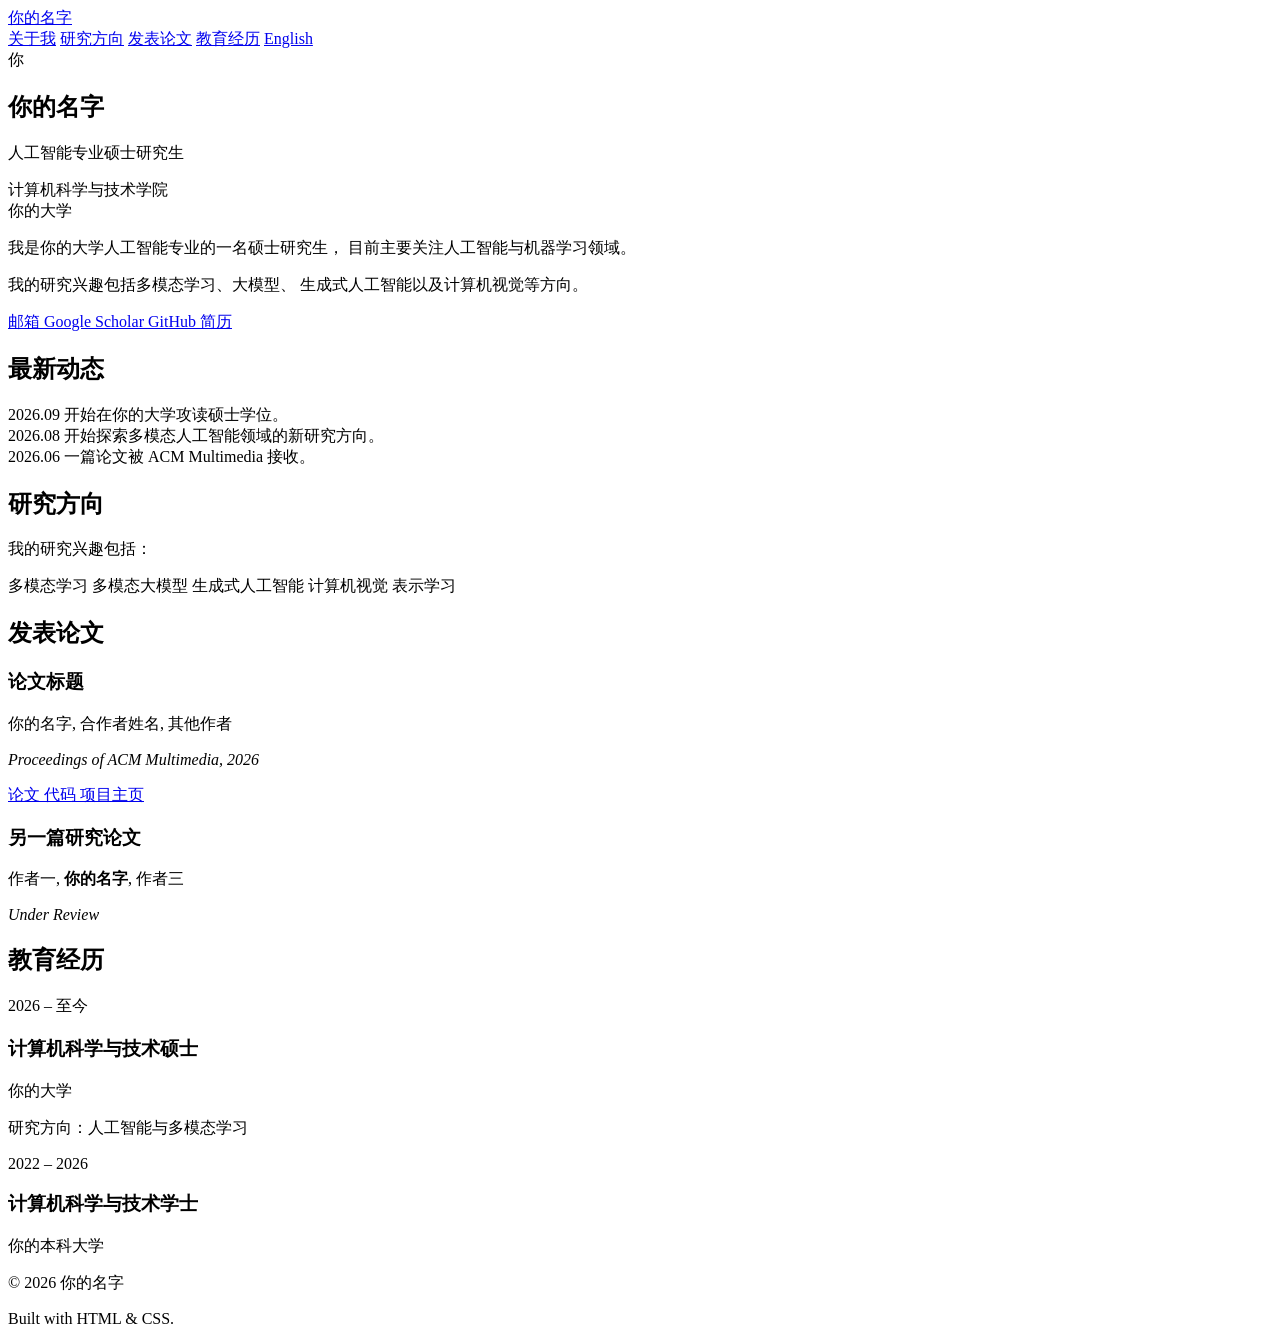
==== zh.html @ 0716b653 "Create zh.html" ====
<!DOCTYPE html>
<html lang="zh-CN">
<head>
    <meta charset="UTF-8">
    <meta name="viewport" content="width=device-width, initial-scale=1.0">

    <title>你的名字 | 个人主页</title>

    <meta name="description"
          content="你的名字的个人学术主页">

    <link rel="stylesheet" href="style.css">
</head>

<body>

<header class="topbar">
    <div class="container nav-container">

        <a href="zh.html" class="site-name">
            你的名字
        </a>

        <nav class="nav-links">

            <a href="#about">关于我</a>
            <a href="#research">研究方向</a>
            <a href="#publications">发表论文</a>
            <a href="#education">教育经历</a>

            <!-- 返回英文 -->
            <a href="index.html" class="language-switch">
                English
            </a>

        </nav>

    </div>
</header>


<main class="container">

    <!-- About -->
    <section id="about" class="hero">

        <div class="hero-left">

            <div class="avatar-wrapper">

                <img
                    src="assets/avatar.jpg"
                    alt="你的名字"
                    class="avatar"
                    onerror="this.style.display='none'; this.parentElement.classList.add('avatar-placeholder');"
                >

                <span class="avatar-fallback">
                    你
                </span>

            </div>

        </div>


        <div class="hero-right">

            <h1>你的名字</h1>

            <p class="subtitle">
                人工智能专业硕士研究生
            </p>

            <p class="affiliation">
                计算机科学与技术学院<br>
                你的大学
            </p>

            <p class="bio">
                我是你的大学人工智能专业的一名硕士研究生，
                目前主要关注人工智能与机器学习领域。
            </p>

            <p class="bio">
                我的研究兴趣包括多模态学习、大模型、
                生成式人工智能以及计算机视觉等方向。
            </p>

            <div class="social-links">

                <a href="mailto:your.email@example.com">
                    邮箱
                </a>

                <a href="https://scholar.google.com/"
                   target="_blank"
                   rel="noopener noreferrer">
                    Google Scholar
                </a>

                <a href="https://github.com/"
                   target="_blank"
                   rel="noopener noreferrer">
                    GitHub
                </a>

                <a href="assets/cv.pdf"
                   target="_blank">
                    简历
                </a>

            </div>

        </div>

    </section>


    <!-- News -->
    <section class="section">

        <h2>最新动态</h2>

        <div class="news-list">

            <div class="news-item">
                <span class="news-date">2026.09</span>
                <span>
                    开始在你的大学攻读硕士学位。
                </span>
            </div>

            <div class="news-item">
                <span class="news-date">2026.08</span>
                <span>
                    开始探索多模态人工智能领域的新研究方向。
                </span>
            </div>

            <div class="news-item">
                <span class="news-date">2026.06</span>
                <span>
                    一篇论文被 ACM Multimedia 接收。
                </span>
            </div>

        </div>

    </section>


    <!-- Research -->
    <section id="research" class="section">

        <h2>研究方向</h2>

        <p class="section-text">
            我的研究兴趣包括：
        </p>

        <div class="research-tags">

            <span>多模态学习</span>
            <span>多模态大模型</span>
            <span>生成式人工智能</span>
            <span>计算机视觉</span>
            <span>表示学习</span>

        </div>

    </section>


    <!-- Publications -->
    <section id="publications" class="section">

        <h2>发表论文</h2>

        <div class="publication">

            <h3>
                论文标题
            </h3>

            <p class="authors">
                你的名字, 合作者姓名, 其他作者
            </p>

            <p class="venue">
                <em>Proceedings of ACM Multimedia, 2026</em>
            </p>

            <div class="paper-links">

                <a href="#" target="_blank">
                    论文
                </a>

                <a href="#" target="_blank">
                    代码
                </a>

                <a href="#" target="_blank">
                    项目主页
                </a>

            </div>

        </div>


        <div class="publication">

            <h3>
                另一篇研究论文
            </h3>

            <p class="authors">
                作者一, <strong>你的名字</strong>, 作者三
            </p>

            <p class="venue">
                <em>Under Review</em>
            </p>

        </div>

    </section>


    <!-- Education -->
    <section id="education" class="section">

        <h2>教育经历</h2>

        <div class="timeline-item">

            <div class="timeline-date">
                2026 – 至今
            </div>

            <div class="timeline-content">

                <h3>
                    计算机科学与技术硕士
                </h3>

                <p>
                    你的大学
                </p>

                <p class="muted">
                    研究方向：人工智能与多模态学习
                </p>

            </div>

        </div>


        <div class="timeline-item">

            <div class="timeline-date">
                2022 – 2026
            </div>

            <div class="timeline-content">

                <h3>
                    计算机科学与技术学士
                </h3>

                <p>
                    你的本科大学
                </p>

            </div>

        </div>

    </section>


    <footer>

        <p>
            © 2026 你的名字
        </p>

        <p class="footer-note">
            Built with HTML & CSS.
        </p>

    </footer>

</main>

</body>
</html>
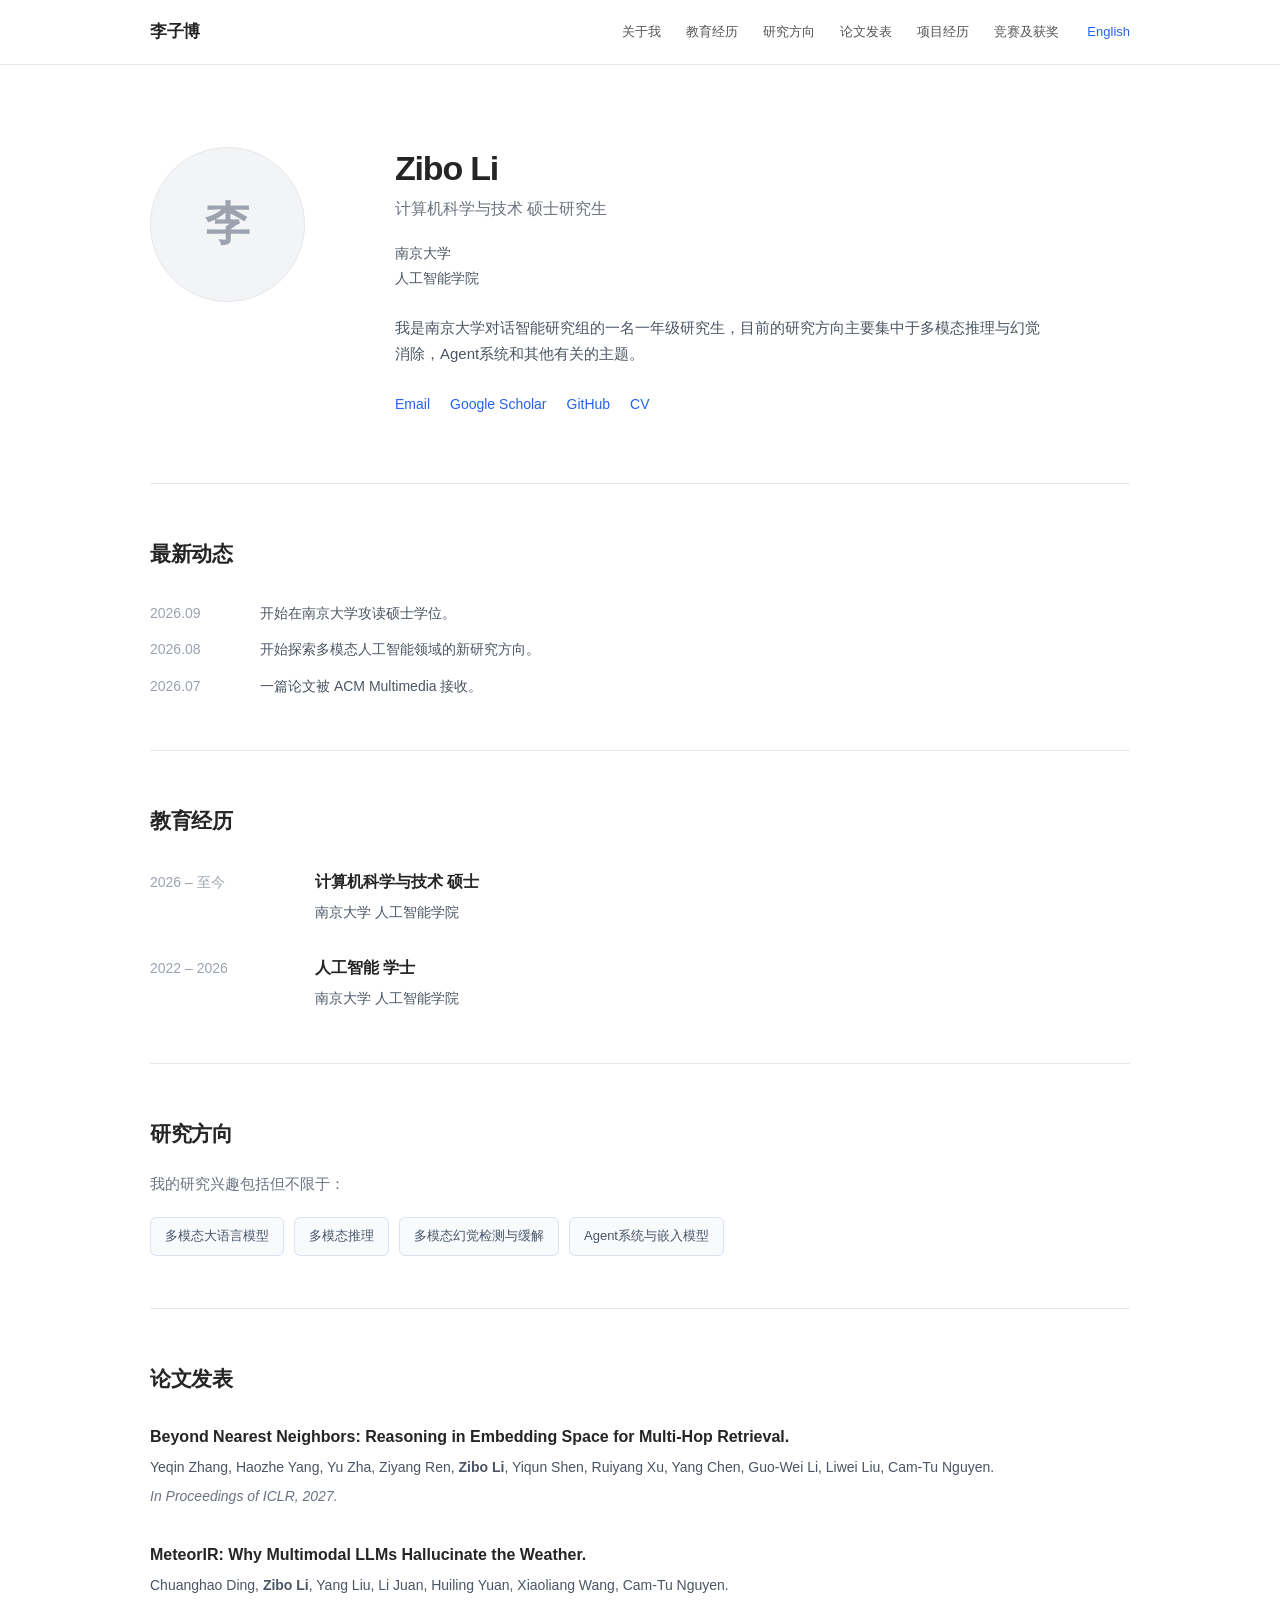
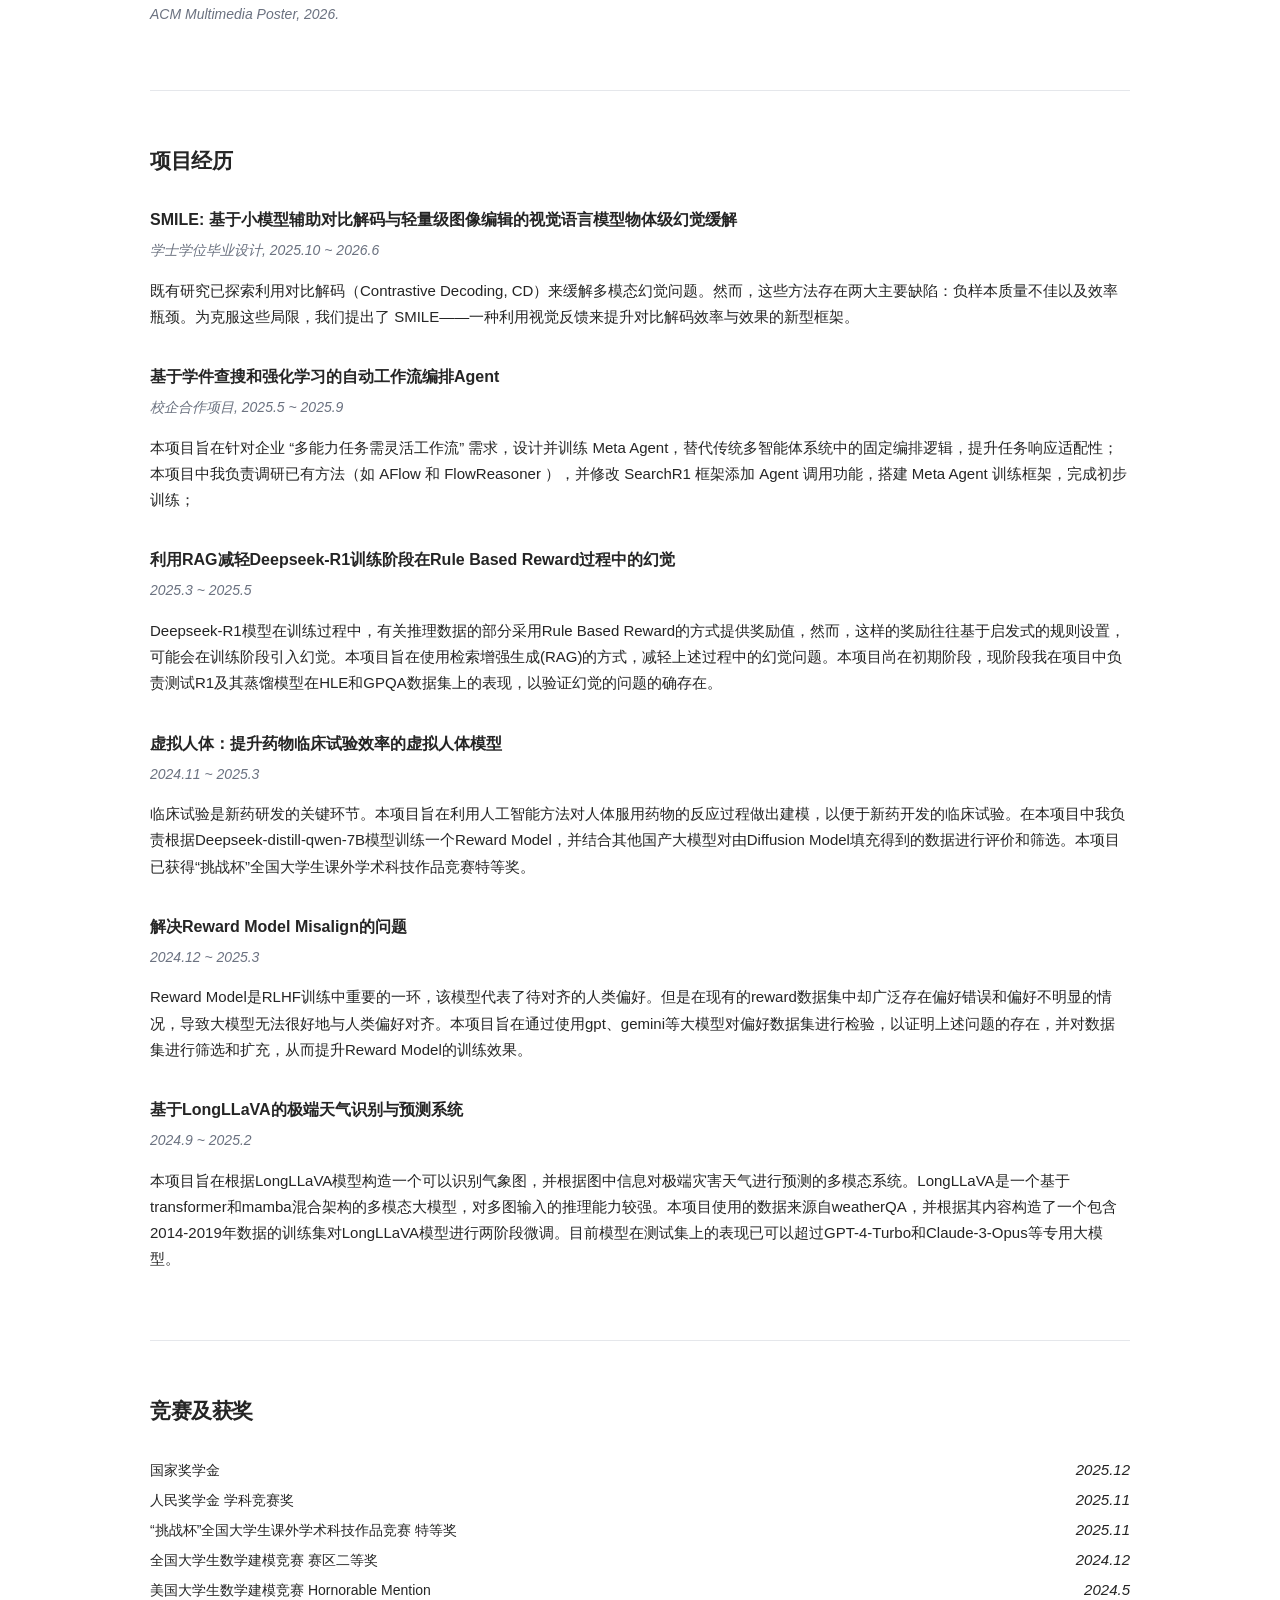
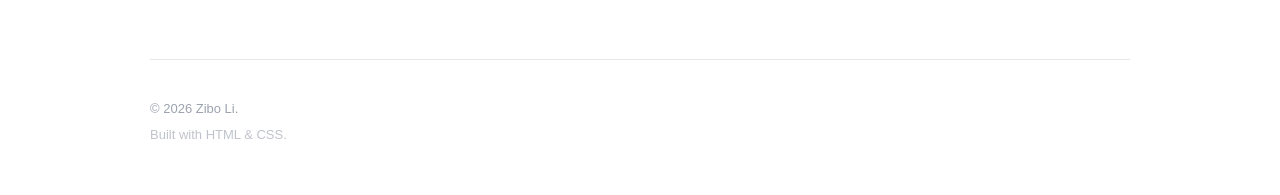
==== commit 0416533e: "Add files via upload" ====
--- a/zh.html
+++ b/zh.html
@@ -1,14 +1,12 @@
 <!DOCTYPE html>
 <html lang="zh-CN">
+
 <head>
     <meta charset="UTF-8">
     <meta name="viewport" content="width=device-width, initial-scale=1.0">
-
-    <title>你的名字 | 个人主页</title>
-
+    <title>李子博 | 个人主页</title>
     <meta name="description"
-          content="你的名字的个人学术主页">
-
+          content="李子博的个人学术主页">
     <link rel="stylesheet" href="style.css">
 </head>
 
@@ -18,21 +16,21 @@
     <div class="container nav-container">
 
         <a href="zh.html" class="site-name">
-            你的名字
+            李子博
         </a>
 
         <nav class="nav-links">
-
             <a href="#about">关于我</a>
+            <a href="#education">教育经历</a>
             <a href="#research">研究方向</a>
-            <a href="#publications">发表论文</a>
-            <a href="#education">教育经历</a>
-
-            <!-- 返回英文 -->
+            <a href="#publications">论文发表</a>
+            <a href="#project">项目经历</a>
+            <a href="#award">竞赛及获奖</a>
+
+            <!-- Language switch -->
             <a href="index.html" class="language-switch">
                 English
             </a>
-
         </nav>
 
     </div>
@@ -41,24 +39,22 @@
 
 <main class="container">
 
-    <!-- About -->
+    <!-- Hero / About -->
     <section id="about" class="hero">
 
         <div class="hero-left">
 
             <div class="avatar-wrapper">
-
                 <img
                     src="assets/avatar.jpg"
-                    alt="你的名字"
+                    alt="李子博"
                     class="avatar"
                     onerror="this.style.display='none'; this.parentElement.classList.add('avatar-placeholder');"
                 >
 
                 <span class="avatar-fallback">
-                    你
+                    李
                 </span>
-
             </div>
 
         </div>
@@ -66,31 +62,30 @@
 
         <div class="hero-right">
 
-            <h1>你的名字</h1>
+            <h1>Zibo Li</h1>
 
             <p class="subtitle">
-                人工智能专业硕士研究生
+                计算机科学与技术 硕士研究生
             </p>
 
             <p class="affiliation">
-                计算机科学与技术学院<br>
-                你的大学
+                南京大学<br>
+                人工智能学院
             </p>
 
             <p class="bio">
-                我是你的大学人工智能专业的一名硕士研究生，
-                目前主要关注人工智能与机器学习领域。
-            </p>
-
-            <p class="bio">
-                我的研究兴趣包括多模态学习、大模型、
-                生成式人工智能以及计算机视觉等方向。
-            </p>
+                我是南京大学对话智能研究组的一名一年级研究生，目前的研究方向主要集中于多模态推理与幻觉消除，Agent系统和其他有关的主题。
+            </p>
+
+            <!-- <p class="bio">
+                I am interested in building intelligent systems that
+                can perceive, reason, and interact with the world.
+            </p> -->
 
             <div class="social-links">
 
-                <a href="mailto:your.email@example.com">
-                    邮箱
+                <a href="mailto:502026370023@smail.nju.edu.cn">
+                    Email
                 </a>
 
                 <a href="https://scholar.google.com/"
@@ -99,7 +94,7 @@
                     Google Scholar
                 </a>
 
-                <a href="https://github.com/"
+                <a href="https://github.com/Arcturus55"
                    target="_blank"
                    rel="noopener noreferrer">
                     GitHub
@@ -107,7 +102,7 @@
 
                 <a href="assets/cv.pdf"
                    target="_blank">
-                    简历
+                    CV
                 </a>
 
             </div>
@@ -127,7 +122,7 @@
             <div class="news-item">
                 <span class="news-date">2026.09</span>
                 <span>
-                    开始在你的大学攻读硕士学位。
+                    开始在南京大学攻读硕士学位。
                 </span>
             </div>
 
@@ -139,7 +134,7 @@
             </div>
 
             <div class="news-item">
-                <span class="news-date">2026.06</span>
+                <span class="news-date">2026.07</span>
                 <span>
                     一篇论文被 ACM Multimedia 接收。
                 </span>
@@ -149,6 +144,53 @@
 
     </section>
 
+    <!-- Education -->
+    <section id="education" class="section">
+
+        <h2>教育经历</h2>
+
+        <div class="timeline-item">
+
+            <div class="timeline-date">
+                2026 – 至今
+            </div>
+
+            <div class="timeline-content">
+
+                <h3>
+                    计算机科学与技术 硕士
+                </h3>
+
+                <p>
+                    南京大学 人工智能学院
+                </p>
+
+            </div>
+
+        </div>
+
+
+        <div class="timeline-item">
+
+            <div class="timeline-date">
+                2022 – 2026
+            </div>
+
+            <div class="timeline-content">
+
+                <h3>
+                    人工智能 学士
+                </h3>
+
+                <p>
+                    南京大学 人工智能学院
+                </p>
+
+            </div>
+
+        </div>
+
+    </section>
 
     <!-- Research -->
     <section id="research" class="section">
@@ -156,16 +198,15 @@
         <h2>研究方向</h2>
 
         <p class="section-text">
-            我的研究兴趣包括：
+            我的研究兴趣包括但不限于：
         </p>
 
         <div class="research-tags">
 
-            <span>多模态学习</span>
-            <span>多模态大模型</span>
-            <span>生成式人工智能</span>
-            <span>计算机视觉</span>
-            <span>表示学习</span>
+            <span>多模态大语言模型</span>
+            <span>多模态推理</span>
+            <span>多模态幻觉检测与缓解</span>
+            <span>Agent系统与嵌入模型</span>
 
         </div>
 
@@ -175,117 +216,172 @@
     <!-- Publications -->
     <section id="publications" class="section">
 
-        <h2>发表论文</h2>
-
-        <div class="publication">
-
-            <h3>
-                论文标题
+        <h2>论文发表</h2>
+
+        <div class="publication">
+
+            <h3>
+                Beyond Nearest Neighbors: Reasoning in Embedding Space for Multi-Hop Retrieval.
             </h3>
 
             <p class="authors">
-                你的名字, 合作者姓名, 其他作者
-            </p>
-
-            <p class="venue">
-                <em>Proceedings of ACM Multimedia, 2026</em>
-            </p>
-
-            <div class="paper-links">
-
-                <a href="#" target="_blank">
-                    论文
-                </a>
-
-                <a href="#" target="_blank">
-                    代码
-                </a>
-
-                <a href="#" target="_blank">
-                    项目主页
-                </a>
-
-            </div>
-
-        </div>
-
-
-        <div class="publication">
-
-            <h3>
-                另一篇研究论文
+                Yeqin Zhang, Haozhe Yang, Yu Zha, Ziyang Ren, <strong>Zibo Li</strong>, Yiqun Shen, Ruiyang Xu, Yang Chen, Guo-Wei Li, Liwei Liu, Cam-Tu Nguyen.
+            </p>
+
+            <p class="venue">
+                <em>In Proceedings of ICLR, 2027.</em>
+            </p>
+
+        </div>
+
+
+        <!-- Example second publication -->
+
+        <div class="publication">
+
+            <h3>
+                MeteorIR: Why Multimodal LLMs Hallucinate the Weather.
             </h3>
 
             <p class="authors">
-                作者一, <strong>你的名字</strong>, 作者三
-            </p>
-
-            <p class="venue">
-                <em>Under Review</em>
-            </p>
-
-        </div>
-
-    </section>
-
-
-    <!-- Education -->
-    <section id="education" class="section">
-
-        <h2>教育经历</h2>
-
-        <div class="timeline-item">
-
-            <div class="timeline-date">
-                2026 – 至今
-            </div>
-
-            <div class="timeline-content">
-
-                <h3>
-                    计算机科学与技术硕士
-                </h3>
-
-                <p>
-                    你的大学
-                </p>
-
-                <p class="muted">
-                    研究方向：人工智能与多模态学习
-                </p>
-
-            </div>
-
-        </div>
-
-
-        <div class="timeline-item">
-
-            <div class="timeline-date">
-                2022 – 2026
-            </div>
-
-            <div class="timeline-content">
-
-                <h3>
-                    计算机科学与技术学士
-                </h3>
-
-                <p>
-                    你的本科大学
-                </p>
-
-            </div>
-
-        </div>
-
-    </section>
-
-
+                Chuanghao Ding, <strong>Zibo Li</strong>, Yang Liu, Li Juan, Huiling Yuan, Xiaoliang Wang, Cam-Tu Nguyen.
+            </p>
+
+            <p class="venue">
+                <em>ACM Multimedia Poster, 2026.</em>
+            </p>
+
+        </div>
+
+    </section>
+
+    <section id="project" class="section">
+
+        <h2>项目经历</h2>
+
+        <div class="publication">
+
+            <h3>
+                SMILE: 基于小模型辅助对比解码与轻量级图像编辑的视觉语言模型物体级幻觉缓解
+            </h3>
+
+            <p class="venue">
+                <em>学士学位毕业设计, 2025.10 ~ 2026.6</em>
+            </p>
+
+            <p>既有研究已探索利用对比解码（Contrastive Decoding, CD）来缓解多模态幻觉问题。然而，这些方法存在两大主要缺陷：负样本质量不佳以及效率瓶颈。为克服这些局限，我们提出了 SMILE——一种利用视觉反馈来提升对比解码效率与效果的新型框架。 </p>
+
+        </div>
+
+        <div class="publication">
+
+            <h3>
+                基于学件查搜和强化学习的自动工作流编排Agent
+            </h3>
+
+            <p class="venue">
+                <em>校企合作项目, 2025.5 ~ 2025.9</em>
+            </p>
+
+            <p>本项目旨在针对企业 “多能力任务需灵活工作流” 需求，设计并训练 Meta Agent，替代传统多智能体系统中的固定编排逻辑，提升任务响应适配性；本项目中我负责调研已有方法（如 AFlow 和 FlowReasoner ），并修改 SearchR1 框架添加 Agent 调用功能，搭建 Meta Agent 训练框架，完成初步训练； </p>
+
+        </div>
+
+        <div class="publication">
+
+            <h3>
+                利用RAG减轻Deepseek-R1训练阶段在Rule Based Reward过程中的幻觉
+            </h3>
+
+            <p class="venue">
+                <em>2025.3 ~ 2025.5</em>
+            </p>
+
+            <p>
+                Deepseek-R1模型在训练过程中，有关推理数据的部分采用Rule Based Reward的方式提供奖励值，然而，这样的奖励往往基于启发式的规则设置，可能会在训练阶段引入幻觉。本项目旨在使用检索增强生成(RAG)的方式，减轻上述过程中的幻觉问题。本项目尚在初期阶段，现阶段我在项目中负责测试R1及其蒸馏模型在HLE和GPQA数据集上的表现，以验证幻觉的问题的确存在。
+            </p>
+
+        </div>
+
+        <div class="publication">
+
+            <h3>虚拟人体：提升药物临床试验效率的虚拟人体模型</h3>
+
+            <p class="venue"><em>2024.11 ~ 2025.3</em></p>
+
+            <p>
+                临床试验是新药研发的关键环节。本项目旨在利用人工智能方法对人体服用药物的反应过程做出建模，以便于新药开发的临床试验。在本项目中我负责根据Deepseek-distill-qwen-7B模型训练一个Reward Model，并结合其他国产大模型对由Diffusion Model填充得到的数据进行评价和筛选。本项目已获得“挑战杯”全国大学生课外学术科技作品竞赛特等奖。
+            </p>
+
+        </div>
+
+        <div class="publication">
+
+            <h3>解决Reward Model Misalign的问题</h3>
+
+            <p class="venue"><em>2024.12 ~ 2025.3</em></p>
+
+            <p>
+                Reward Model是RLHF训练中重要的一环，该模型代表了待对齐的人类偏好。但是在现有的reward数据集中却广泛存在偏好错误和偏好不明显的情况，导致大模型无法很好地与人类偏好对齐。本项目旨在通过使用gpt、gemini等大模型对偏好数据集进行检验，以证明上述问题的存在，并对数据集进行筛选和扩充，从而提升Reward Model的训练效果。
+            </p>
+
+        </div>
+
+        <div class="publication">
+
+            <h3>基于LongLLaVA的极端天气识别与预测系统</h3>
+
+            <p class="venue"><em>2024.9 ~ 2025.2</em></p>
+
+            <p>
+                本项目旨在根据LongLLaVA模型构造一个可以识别气象图，并根据图中信息对极端灾害天气进行预测的多模态系统。LongLLaVA是一个基于transformer和mamba混合架构的多模态大模型，对多图输入的推理能力较强。本项目使用的数据来源自weatherQA，并根据其内容构造了一个包含2014-2019年数据的训练集对LongLLaVA模型进行两阶段微调。目前模型在测试集上的表现已可以超过GPT-4-Turbo和Claude-3-Opus等专用大模型。
+            </p>
+
+        </div>
+
+    </section>
+
+    <section id="award" class="section">
+
+        <h2>竞赛及获奖 </h2>
+
+        <div class="award">
+            <h3>国家奖学金</h3>
+            <p class="date"><em>2025.12</em></p>
+        </div>
+
+        <div class="award">
+            <h3>人民奖学金 学科竞赛奖</h3>
+            <p class="date"><em>2025.11</em></p>
+        </div>
+
+        <div class="award">
+            <h3>“挑战杯”全国大学生课外学术科技作品竞赛 特等奖</h3>
+            <p class="date"><em>2025.11</em></p>
+        </div>
+
+        <div class="award">
+            <h3>全国大学生数学建模竞赛 赛区二等奖</h3>
+            <p class="date"><em>2024.12</em></p>
+        </div>
+
+        <div class="award">
+            <h3>美国大学生数学建模竞赛 Hornorable Mention</h3>
+            <p class="date"><em>2024.5</em></p>
+        </div>
+
+        
+        <!-- Example second publication -->
+
+        
+
+    </section>
+
+    <!-- Footer -->
     <footer>
 
         <p>
-            © 2026 你的名字
+            © 2026 Zibo Li.
         </p>
 
         <p class="footer-note">
--- a/style.css
+++ b/style.css
@@ -0,0 +1,607 @@
+/* =====================================================
+   Global Variables
+===================================================== */
+
+:root {
+    --bg-color: #ffffff;
+    --text-color: #252525;
+    --secondary-text: #6b7280;
+    --muted-text: #9ca3af;
+
+    --border-color: #e5e7eb;
+
+    --accent-color: #2563eb;
+    --accent-hover: #1d4ed8;
+
+    --max-width: 980px;
+}
+
+
+/* =====================================================
+   Reset
+===================================================== */
+
+* {
+    box-sizing: border-box;
+}
+
+html {
+    scroll-behavior: smooth;
+}
+
+body {
+    margin: 0;
+    padding: 0;
+
+    background: var(--bg-color);
+    color: var(--text-color);
+
+    font-family:
+        -apple-system,
+        BlinkMacSystemFont,
+        "Segoe UI",
+        Roboto,
+        Helvetica,
+        Arial,
+        "Noto Sans",
+        sans-serif;
+
+    font-size: 15px;
+    line-height: 1.75;
+
+    -webkit-font-smoothing: antialiased;
+}
+
+
+/* =====================================================
+   Layout
+===================================================== */
+
+.container {
+    width: min(
+        calc(100% - 48px),
+        var(--max-width)
+    );
+
+    margin: 0 auto;
+}
+
+
+/* =====================================================
+   Top Navigation
+===================================================== */
+
+.topbar {
+    position: sticky;
+    top: 0;
+    z-index: 100;
+
+    background: rgba(255, 255, 255, 0.94);
+
+    backdrop-filter: blur(10px);
+
+    border-bottom: 1px solid var(--border-color);
+}
+
+.nav-container {
+    height: 64px;
+
+    display: flex;
+    align-items: center;
+    justify-content: space-between;
+}
+
+.site-name {
+    color: var(--text-color);
+
+    text-decoration: none;
+
+    font-size: 17px;
+    font-weight: 600;
+
+    letter-spacing: -0.3px;
+}
+
+.site-name:hover {
+    color: var(--accent-color);
+}
+
+.nav-links {
+    display: flex;
+    align-items: center;
+    gap: 25px;
+}
+
+.nav-links a {
+    color: #555;
+
+    text-decoration: none;
+
+    font-size: 13px;
+
+    transition: color 0.2s ease;
+}
+
+.nav-links a:hover {
+    color: var(--accent-color);
+}
+
+.language-switch {
+    color: var(--accent-color) !important;
+
+    font-weight: 500;
+
+    padding-left: 3px;
+}
+
+
+/* =====================================================
+   Hero Section
+===================================================== */
+
+.hero {
+    display: grid;
+
+    grid-template-columns: 190px 1fr;
+
+    gap: 55px;
+
+    padding-top: 82px;
+    padding-bottom: 65px;
+
+    border-bottom: 1px solid var(--border-color);
+}
+
+.hero-left {
+    display: flex;
+    justify-content: flex-start;
+}
+
+.hero-right {
+    max-width: 650px;
+}
+
+.hero h1 {
+    margin: 0 0 5px;
+
+    font-size: 34px;
+    line-height: 1.25;
+
+    font-weight: 650;
+
+    letter-spacing: -1.2px;
+}
+
+.subtitle {
+    margin: 0 0 18px;
+
+    color: var(--secondary-text);
+
+    font-size: 16px;
+}
+
+.affiliation {
+    margin: 0 0 24px;
+
+    color: #4b5563;
+
+    font-size: 14px;
+
+    line-height: 1.8;
+}
+
+.bio {
+    margin: 0 0 14px;
+
+    color: #4b5563;
+
+    font-size: 15px;
+}
+
+
+/* =====================================================
+   Avatar
+===================================================== */
+
+.avatar-wrapper {
+    position: relative;
+
+    width: 155px;
+    height: 155px;
+
+    border-radius: 50%;
+
+    overflow: hidden;
+
+    background: #f3f4f6;
+
+    border: 1px solid #e5e7eb;
+}
+
+.avatar {
+    width: 100%;
+    height: 100%;
+
+    object-fit: cover;
+
+    display: block;
+}
+
+.avatar-fallback {
+    display: none;
+
+    position: absolute;
+
+    inset: 0;
+
+    align-items: center;
+    justify-content: center;
+
+    font-size: 45px;
+    font-weight: 600;
+
+    color: #9ca3af;
+}
+
+.avatar-placeholder .avatar-fallback {
+    display: flex;
+}
+
+
+/* =====================================================
+   Social Links
+===================================================== */
+
+.social-links {
+    display: flex;
+
+    flex-wrap: wrap;
+
+    gap: 20px;
+
+    margin-top: 25px;
+}
+
+.social-links a {
+    color: var(--accent-color);
+
+    text-decoration: none;
+
+    font-size: 14px;
+
+    border-bottom: 1px solid transparent;
+
+    transition:
+        color 0.2s ease,
+        border-color 0.2s ease;
+}
+
+.social-links a:hover {
+    color: var(--accent-hover);
+
+    border-bottom-color: var(--accent-hover);
+}
+
+
+/* =====================================================
+   Sections
+===================================================== */
+
+.section {
+    padding: 52px 0;
+
+    border-bottom: 1px solid var(--border-color);
+}
+
+.section h2 {
+    margin: 0 0 28px;
+
+    font-size: 21px;
+
+    font-weight: 650;
+
+    letter-spacing: -0.5px;
+}
+
+.section-text {
+    margin-top: -10px;
+    margin-bottom: 20px;
+
+    color: var(--secondary-text);
+}
+
+
+/* =====================================================
+   News
+===================================================== */
+
+.news-list {
+    display: flex;
+    flex-direction: column;
+
+    gap: 12px;
+}
+
+.news-item {
+    display: grid;
+
+    grid-template-columns: 90px 1fr;
+
+    gap: 20px;
+
+    font-size: 14px;
+
+    color: #4b5563;
+}
+
+.news-date {
+    color: #9ca3af;
+
+    font-variant-numeric: tabular-nums;
+}
+
+
+/* =====================================================
+   Research Tags
+===================================================== */
+
+.research-tags {
+    display: flex;
+
+    flex-wrap: wrap;
+
+    gap: 10px;
+}
+
+.research-tags span {
+    padding: 7px 14px;
+
+    border: 1px solid #dbe3ef;
+
+    border-radius: 6px;
+
+    background: #f8fafc;
+
+    color: #475569;
+
+    font-size: 13px;
+}
+
+/* Awards */
+
+.award {
+    display: flex;
+    justify-content: space-between;
+    align-items: baseline;
+}
+
+.award h3 {
+    margin: 0 0 6px;
+
+    font-size: 14px;
+
+    line-height: 1.5;
+
+    font-weight: 400;
+}
+
+.award .date {
+    margin: 0;
+    white-space: nowrap;
+}
+
+/* =====================================================
+   Publications
+===================================================== */
+
+.publication {
+    margin-bottom: 35px;
+}
+
+.publication:last-child {
+    margin-bottom: 0;
+}
+
+.publication h3 {
+    margin: 0 0 6px;
+
+    font-size: 16px;
+
+    line-height: 1.5;
+
+    font-weight: 600;
+}
+
+.publication h3:hover {
+    color: var(--accent-color);
+}
+
+.authors {
+    margin: 0 0 4px;
+
+    color: #4b5563;
+
+    font-size: 14px;
+}
+
+.venue {
+    margin: 0 0 12px;
+
+    color: #6b7280;
+
+    font-size: 14px;
+}
+
+.paper-links {
+    display: flex;
+
+    gap: 16px;
+}
+
+.paper-links a {
+    color: var(--accent-color);
+
+    text-decoration: none;
+
+    font-size: 13px;
+}
+
+.paper-links a:hover {
+    text-decoration: underline;
+}
+
+
+/* =====================================================
+   Education Timeline
+===================================================== */
+
+.timeline-item {
+    display: grid;
+
+    grid-template-columns: 135px 1fr;
+
+    gap: 30px;
+
+    margin-bottom: 30px;
+}
+
+.timeline-item:last-child {
+    margin-bottom: 0;
+}
+
+.timeline-date {
+    color: #9ca3af;
+
+    font-size: 14px;
+
+    padding-top: 2px;
+}
+
+.timeline-content h3 {
+    margin: 0 0 4px;
+
+    font-size: 16px;
+
+    font-weight: 600;
+}
+
+.timeline-content p {
+    margin: 0;
+
+    color: #4b5563;
+
+    font-size: 14px;
+}
+
+.timeline-content .muted {
+    margin-top: 5px;
+
+    color: #9ca3af;
+}
+
+
+/* =====================================================
+   Footer
+===================================================== */
+
+footer {
+    padding: 35px 0 45px;
+
+    color: #9ca3af;
+
+    font-size: 13px;
+}
+
+footer p {
+    margin: 3px 0;
+}
+
+.footer-note {
+    color: #c0c4ca;
+}
+
+
+/* =====================================================
+   Responsive Design
+===================================================== */
+
+@media (max-width: 700px) {
+
+    .container {
+        width: calc(100% - 36px);
+    }
+
+    .nav-container {
+        height: 60px;
+    }
+
+    .site-name {
+        font-size: 16px;
+    }
+
+    .nav-links {
+        gap: 13px;
+    }
+
+    .nav-links a {
+        font-size: 12px;
+    }
+
+    .nav-links a:nth-child(2),
+    .nav-links a:nth-child(3) {
+        display: none;
+    }
+
+    .hero {
+        grid-template-columns: 1fr;
+
+        gap: 28px;
+
+        padding-top: 48px;
+        padding-bottom: 45px;
+    }
+
+    .hero-left {
+        justify-content: flex-start;
+    }
+
+    .avatar-wrapper {
+        width: 115px;
+        height: 115px;
+    }
+
+    .hero h1 {
+        font-size: 29px;
+    }
+
+    .subtitle {
+        font-size: 15px;
+    }
+
+    .section {
+        padding: 40px 0;
+    }
+
+    .section h2 {
+        font-size: 20px;
+    }
+
+    .news-item {
+        grid-template-columns: 75px 1fr;
+
+        gap: 12px;
+    }
+
+    .timeline-item {
+        grid-template-columns: 1fr;
+
+        gap: 2px;
+
+        margin-bottom: 25px;
+    }
+
+    .timeline-date {
+        font-size: 13px;
+    }
+
+}
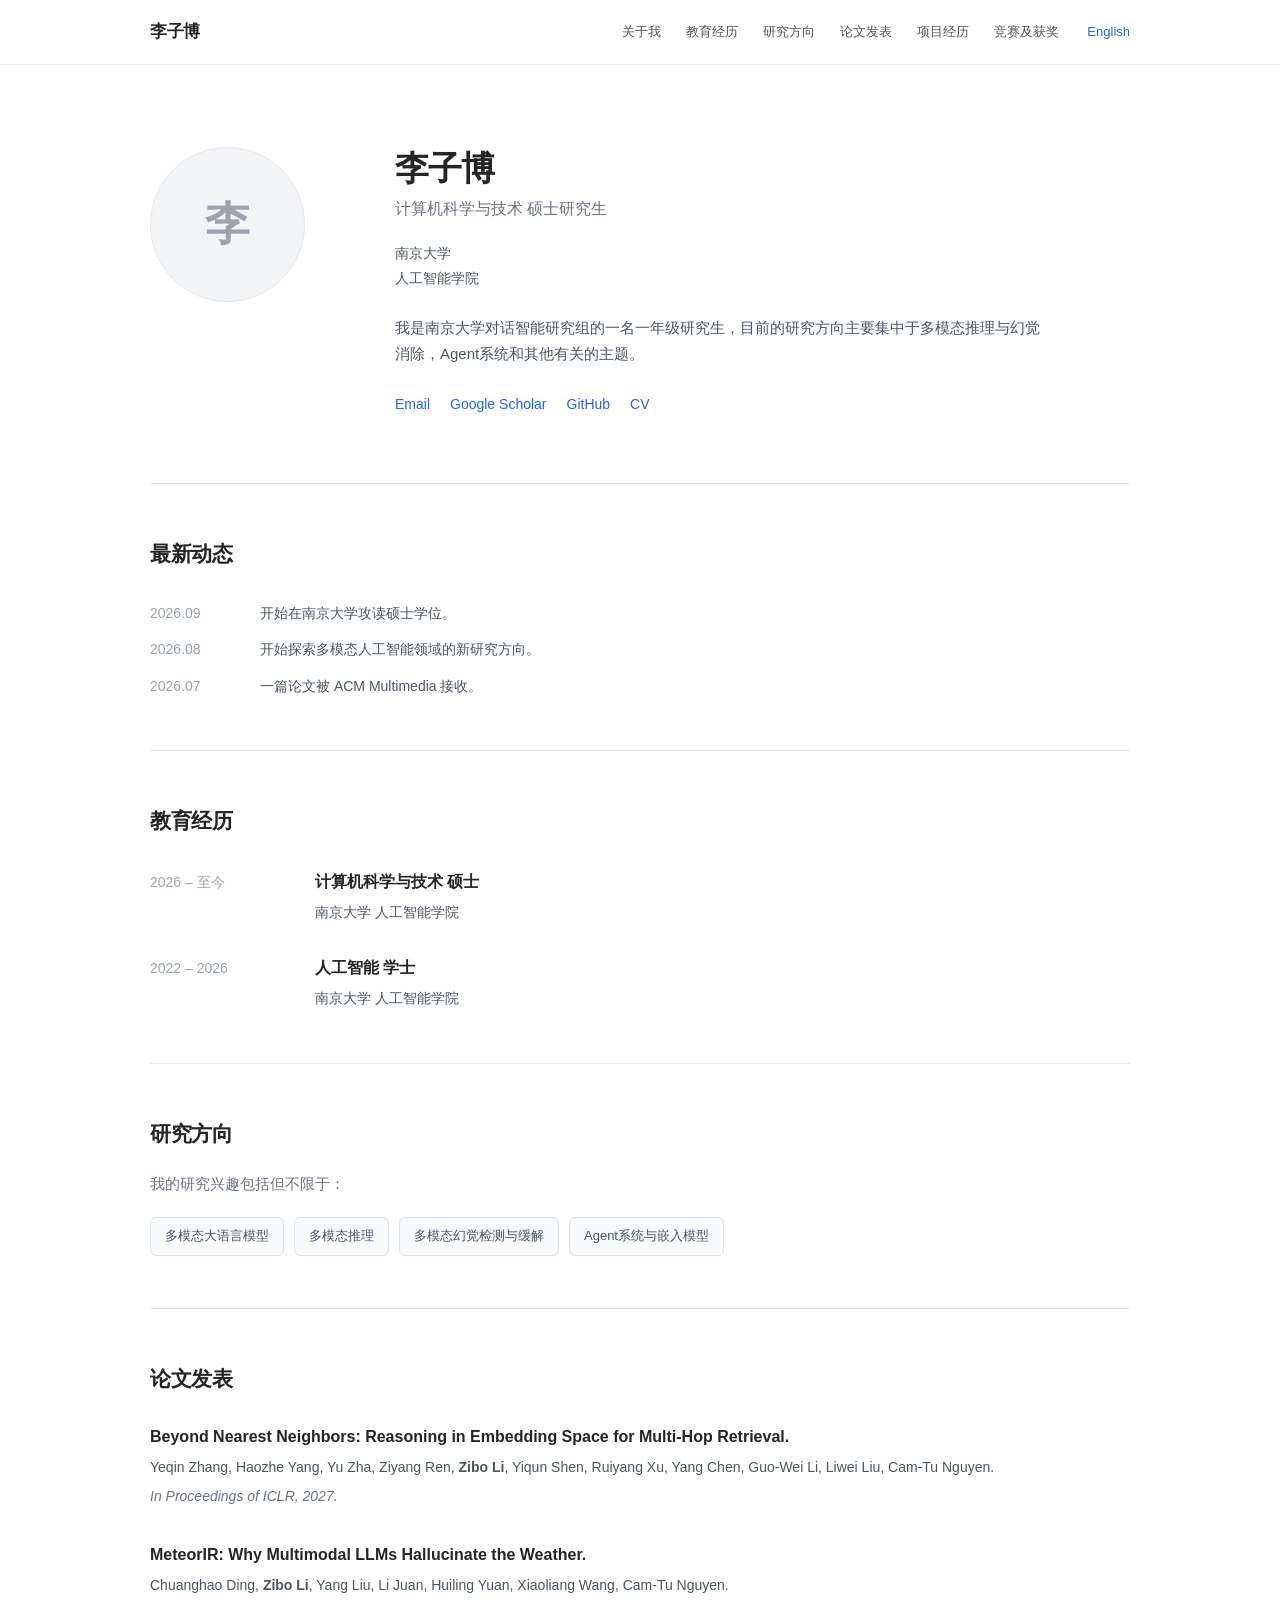
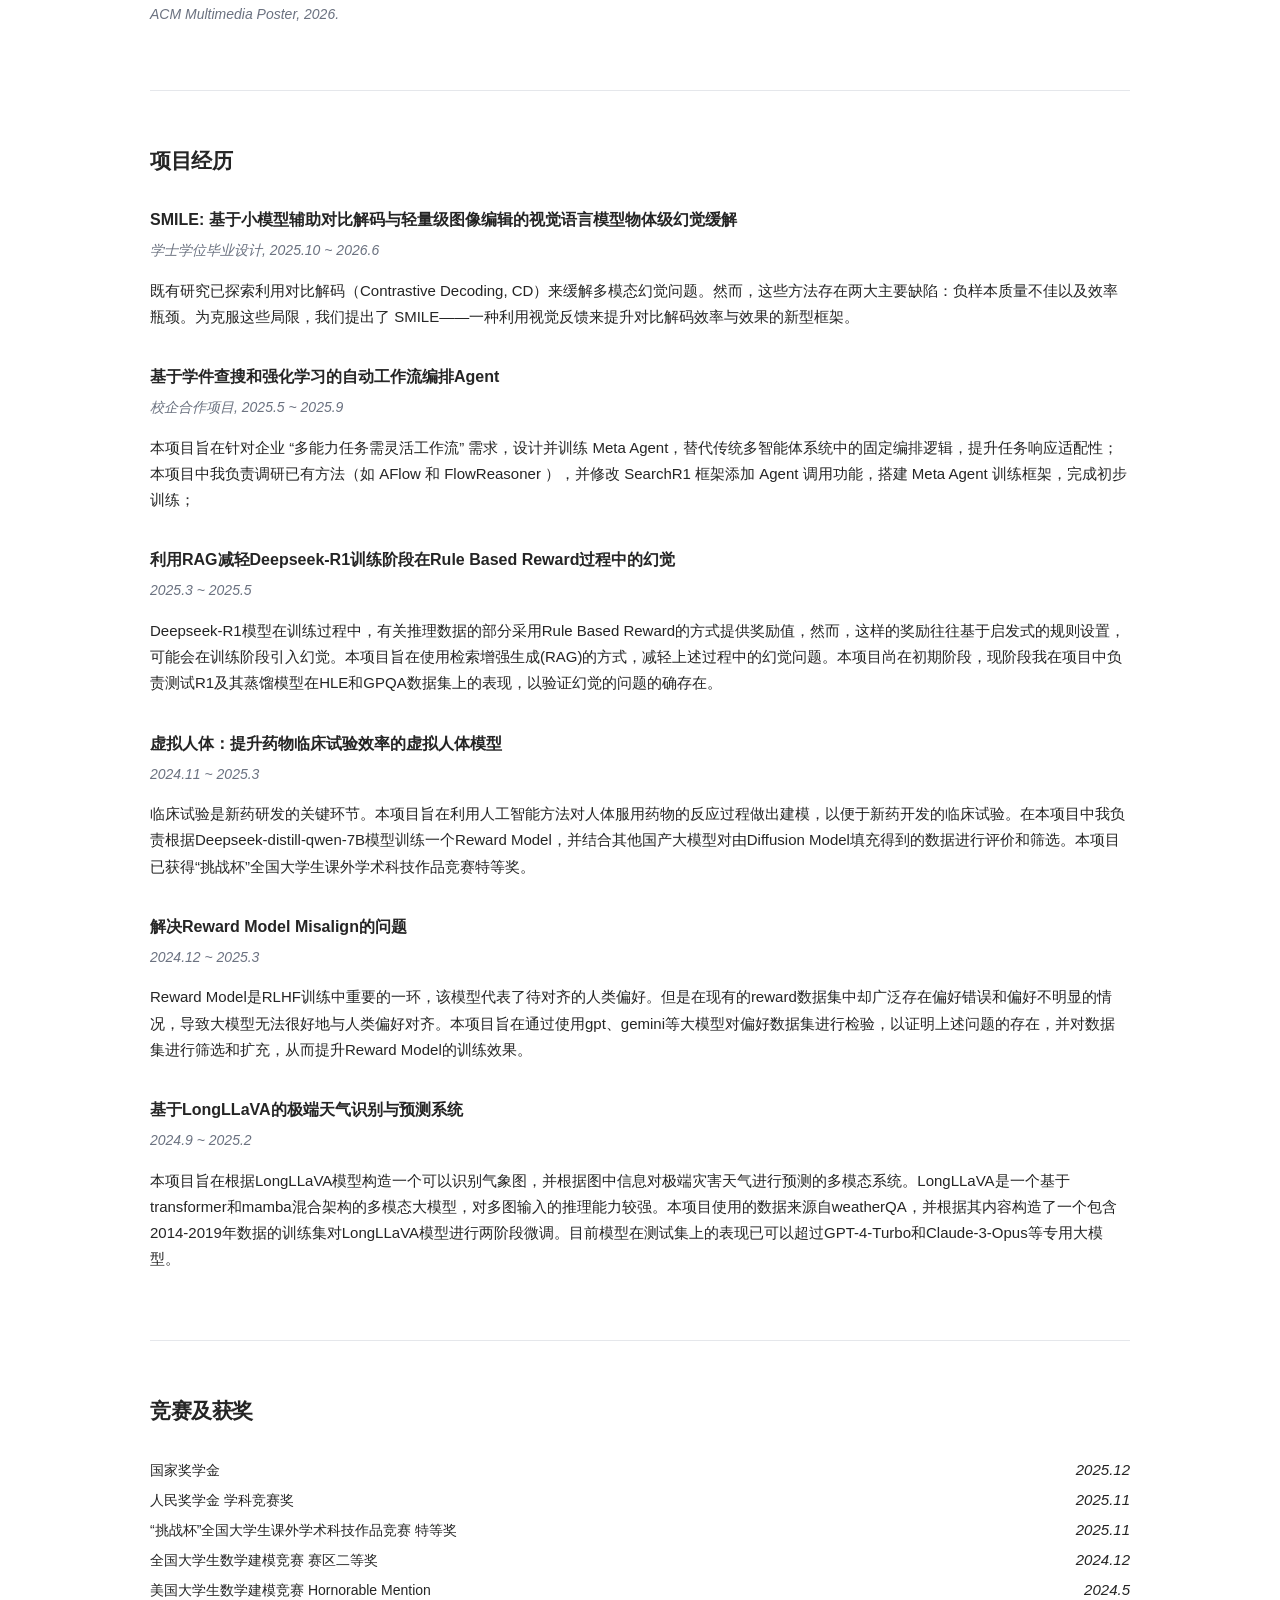
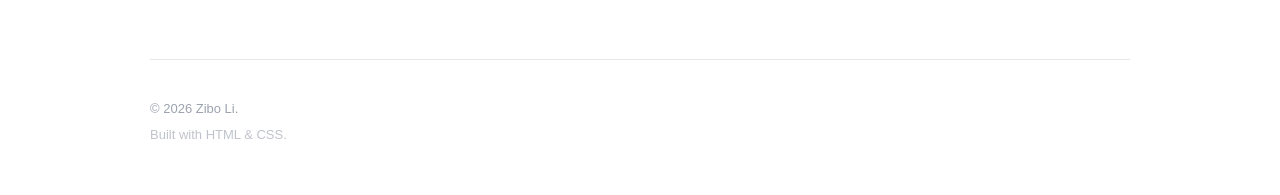
==== commit 2120df8a: "Update zh.html" ====
--- a/zh.html
+++ b/zh.html
@@ -62,7 +62,7 @@
 
         <div class="hero-right">
 
-            <h1>Zibo Li</h1>
+            <h1>李子博</h1>
 
             <p class="subtitle">
                 计算机科学与技术 硕士研究生
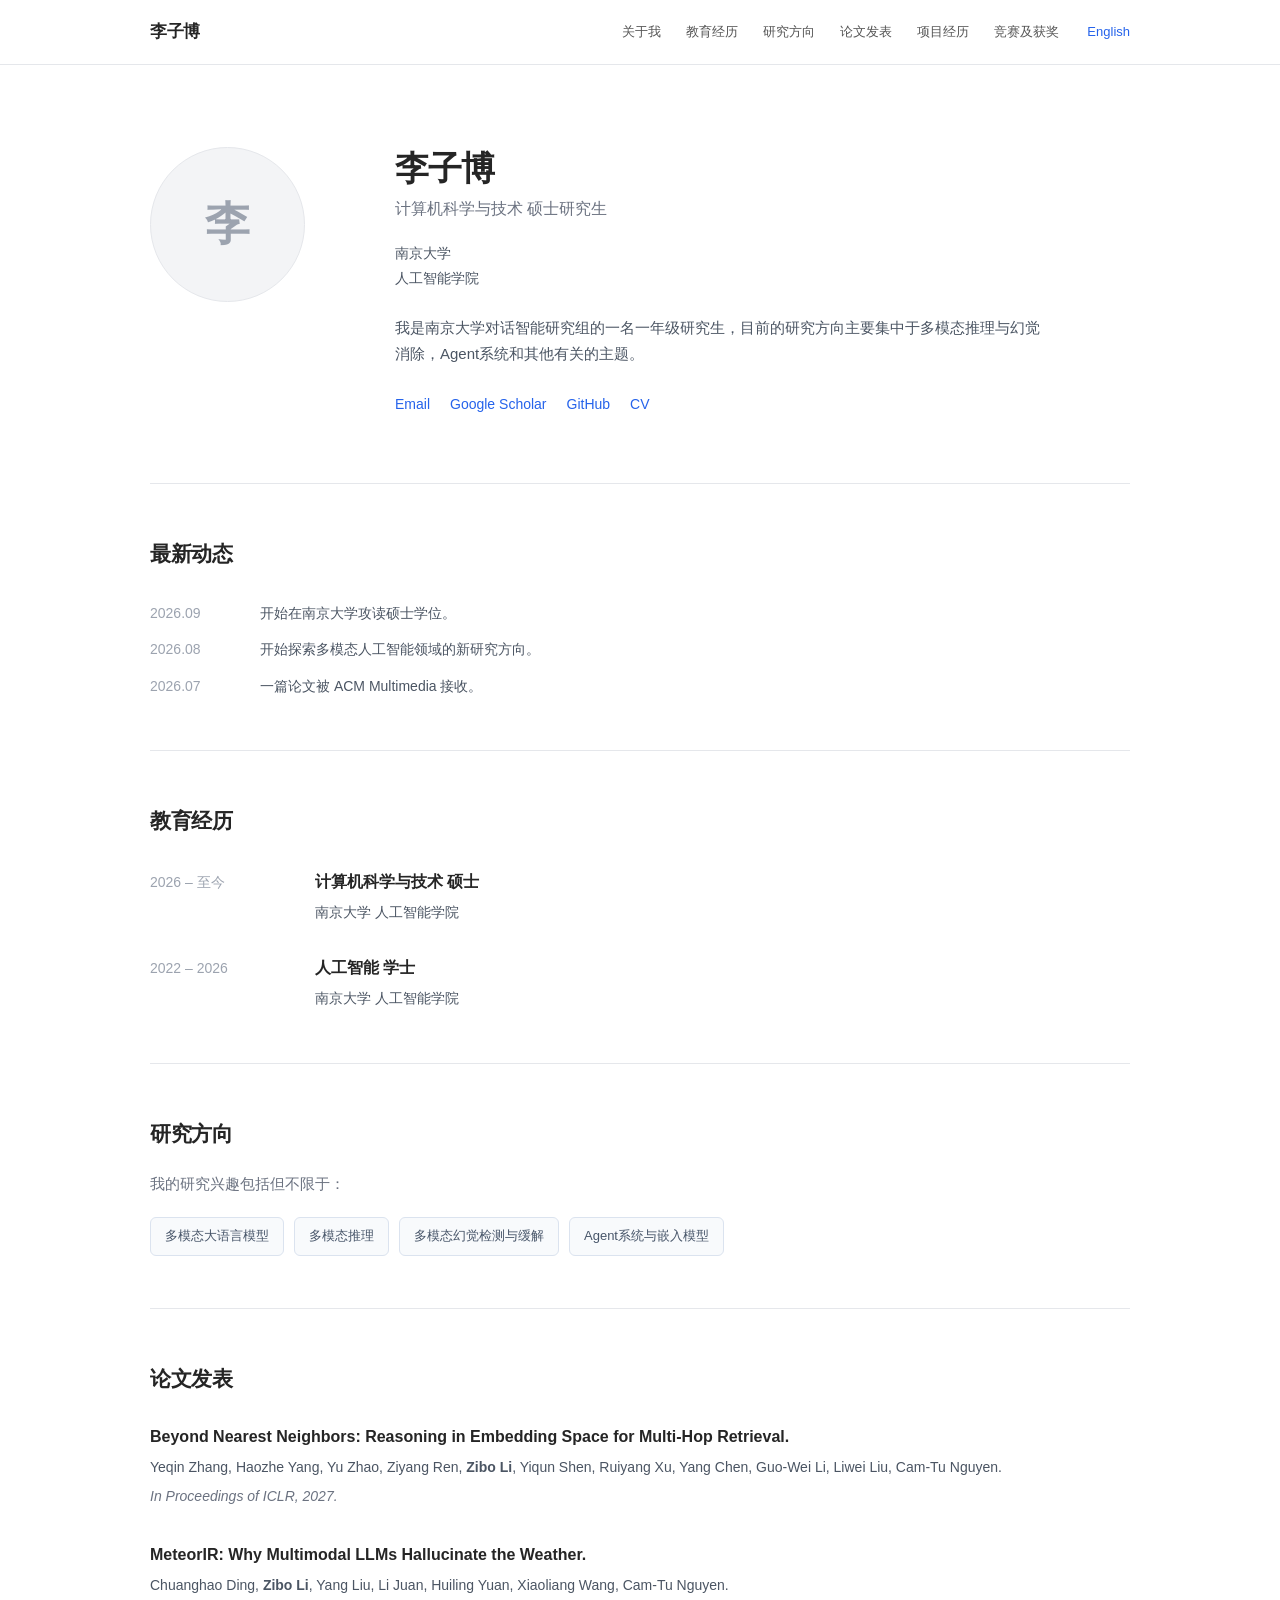
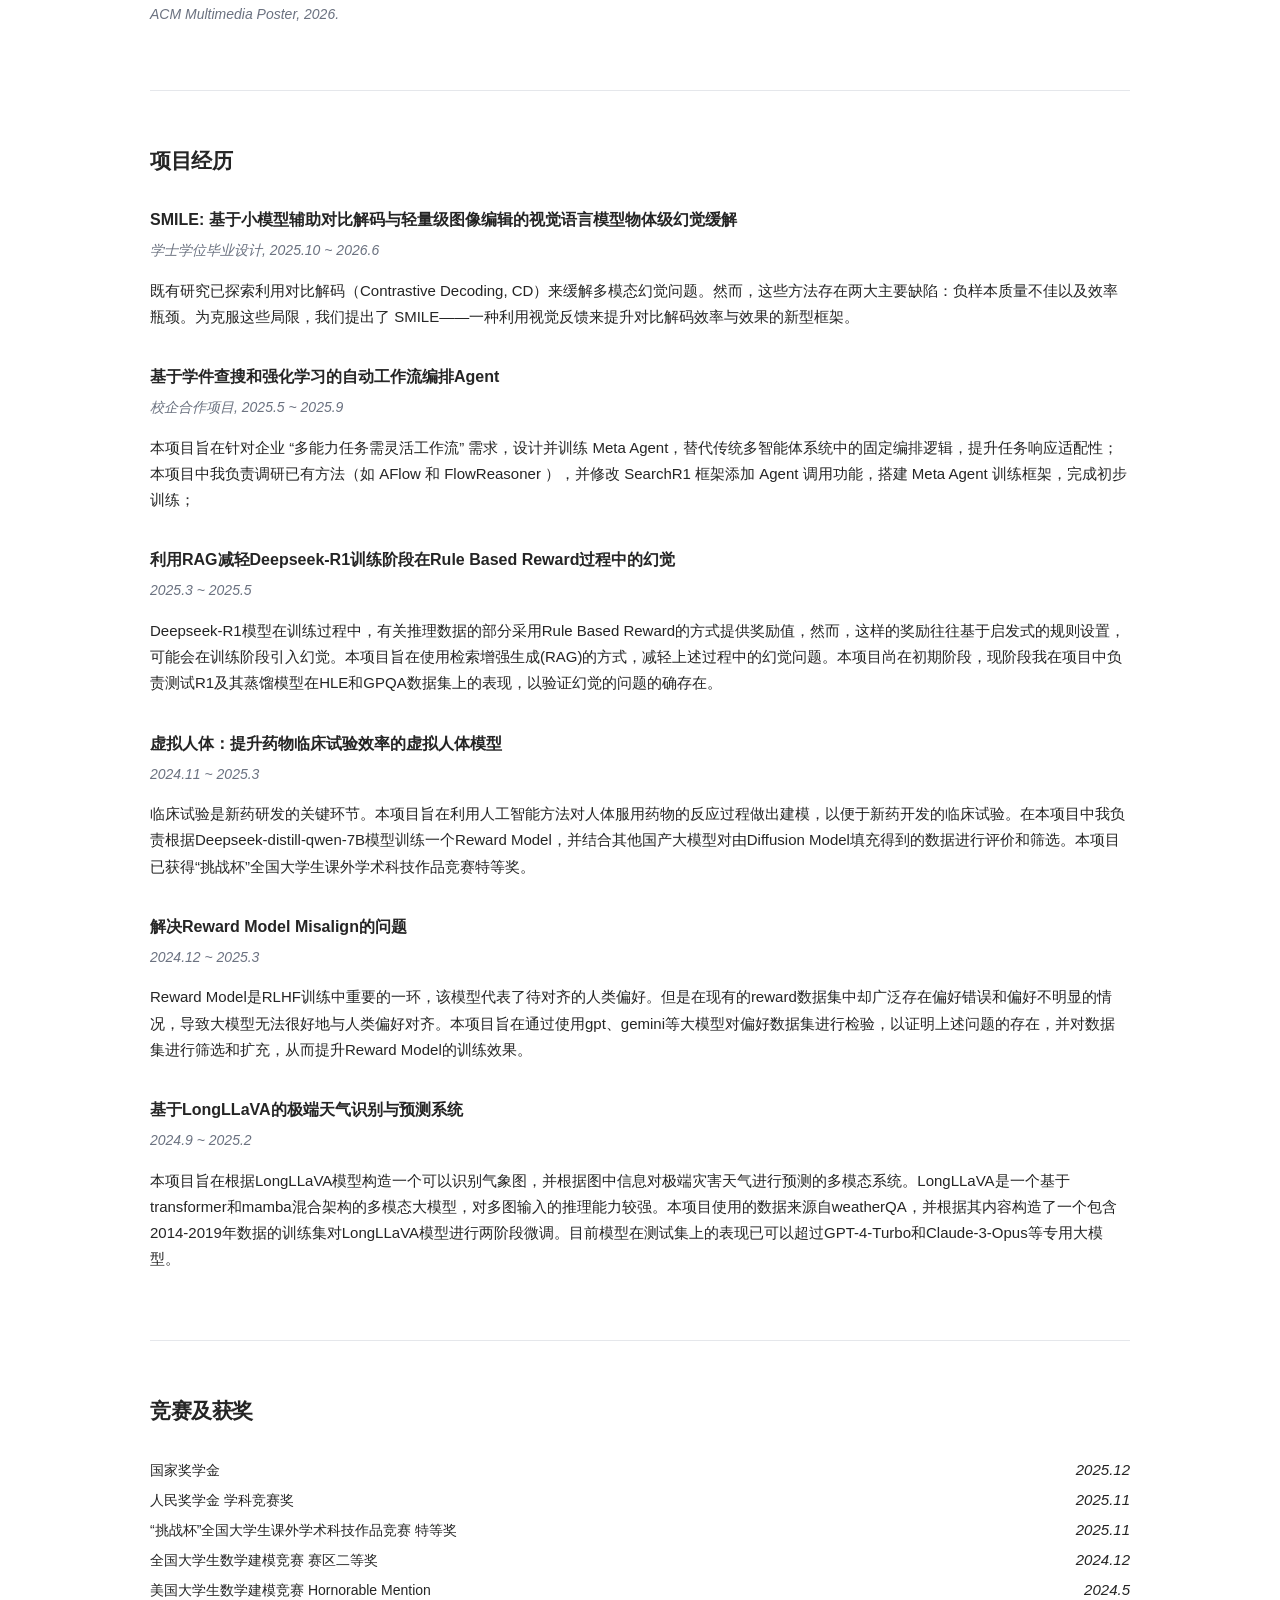
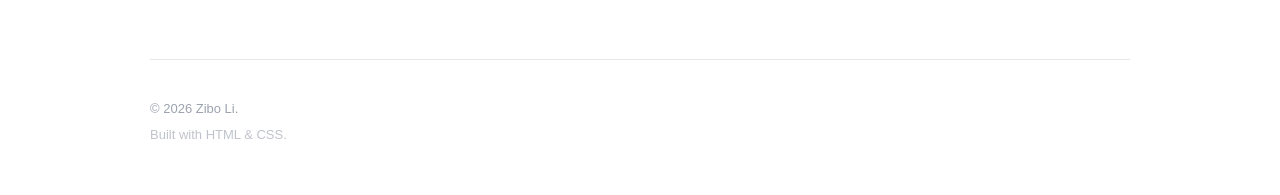
==== commit 93047938: "Update zh.html" ====
--- a/zh.html
+++ b/zh.html
@@ -225,7 +225,7 @@
             </h3>
 
             <p class="authors">
-                Yeqin Zhang, Haozhe Yang, Yu Zha, Ziyang Ren, <strong>Zibo Li</strong>, Yiqun Shen, Ruiyang Xu, Yang Chen, Guo-Wei Li, Liwei Liu, Cam-Tu Nguyen.
+                Yeqin Zhang, Haozhe Yang, Yu Zhao, Ziyang Ren, <strong>Zibo Li</strong>, Yiqun Shen, Ruiyang Xu, Yang Chen, Guo-Wei Li, Liwei Liu, Cam-Tu Nguyen.
             </p>
 
             <p class="venue">
